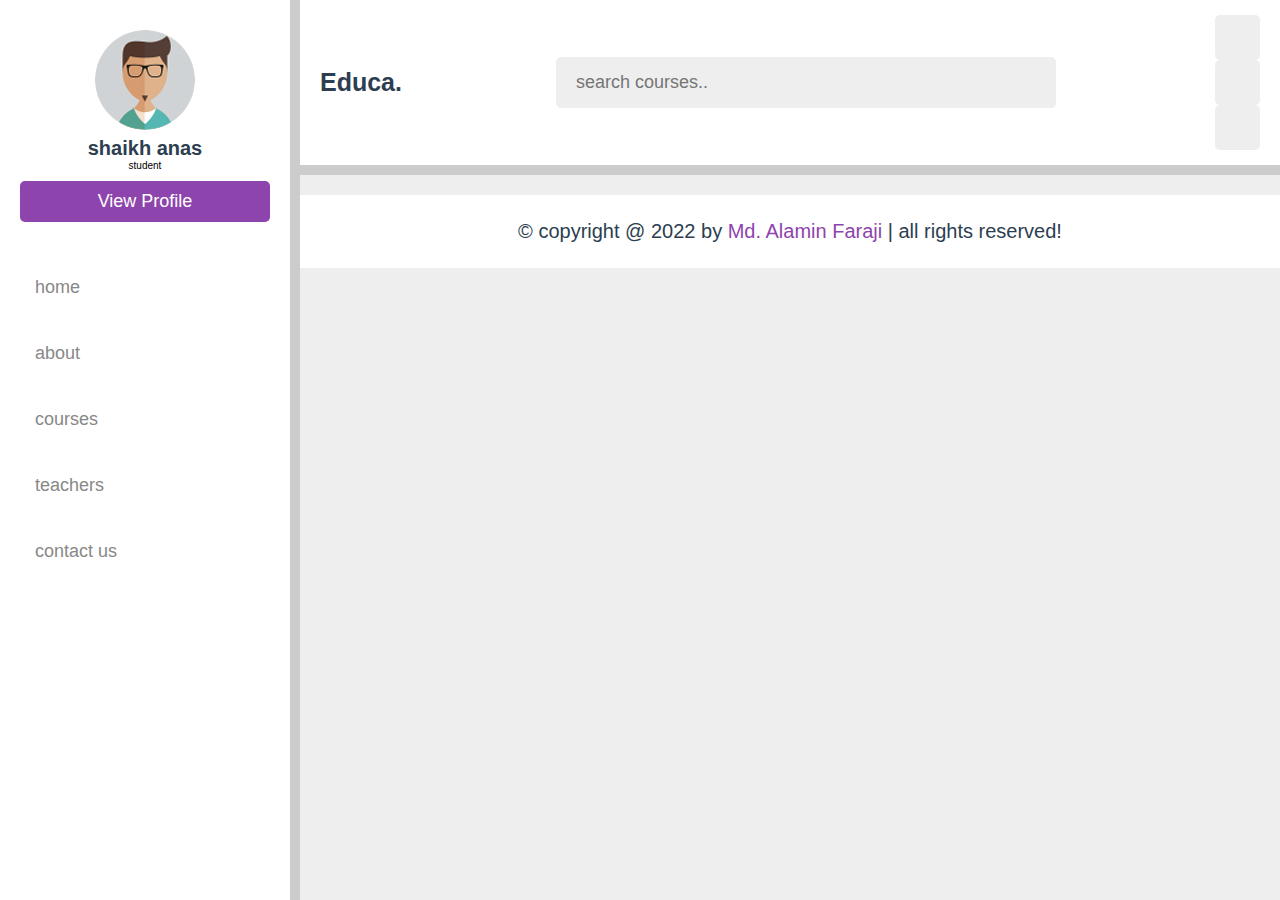
==== about.html @ 601d11d8 "quick" ====
<!DOCTYPE html>
<html lang="en">
  <head>
    <meta charset="UTF-8" />
    <meta http-equiv="X-UA-Compatible" content="IE=edge" />
    <meta name="viewport" content="width=device-width, initial-scale=1.0" />
    <title>about</title>
    <!-- font awesome cdn link -->
    <link
      rel="stylesheet"
      href="https://cdnjs.cloudflare.com/ajax/libs/font-awesome/6.2.1/css/all.min.css"
      integrity="sha512-MV7K8+y+gLIBoVD59lQIYicR65iaqukzvf/nwasF0nqhPay5w/9lJmVM2hMDcnK1OnMGCdVK+iQrJ7lzPJQd1w=="
      crossorigin="anonymous"
      referrerpolicy="no-referrer"
    />
    <!-- custom css file link -->
    <link rel="stylesheet" href="css/style.css" />
  </head>
  <body>
    <!-- header section start -->
    <header class="header">
      <section class="flex">
        <a href="index.html" class="logo"> Educa.</a>
        <form action="" method="post" class="search-form">
          <input
            type="text"
            name="search_box"
            placeholder="search courses.."
            maxlength="100"
            required
          />
          <button
            type="submit"
            class="fas fa-search"
            name="search_box"
          ></button>
        </form>
        <div class="icons">
          <div id="menu-btn" class="fas fa-bars"></div>
          <div id="search-btn" class="fas fa-search"></div>
          <div id="user-btn" class="fas fa-user"></div>
          <div id="toggle-btn" class="fas fa-sun"></div>
        </div>
        <div class="profile">
          <img src="images/pic-1.jpg" alt="" />
          <h3>Shaikh anas</h3>
          <span>Student</span>
          <a href="profile.html" class="btn">view profile</a>
          <div class="flex-btn">
            <a href="login.html" class="option-btn">login</a>
            <a href="register.html" class="option-btn">register</a>
          </div>
        </div>
      </section>
    </header>
    <!-- header section end -->
    <!-- sidebar start -->
    <div class="side-bar">
      <div class="close-side-bar">
        <i class="fas fa-times"></i>
      </div>

      <div class="profile">
        <img src="images/pic-1.jpg" class="image" alt="" />
        <h3 class="name">shaikh anas</h3>
        <p class="role">student</p>
        <a href="profile.html" class="btn">view profile</a>
      </div>

      <nav class="navbar">
        <a href="home.html"><i class="fas fa-home"></i><span>home</span></a>
        <a href="about.html"
          ><i class="fas fa-question"></i><span>about</span></a
        >
        <a href="courses.html"
          ><i class="fas fa-graduation-cap"></i><span>courses</span></a
        >
        <a href="teachers.html"
          ><i class="fas fa-chalkboard-user"></i><span>teachers</span></a
        >
        <a href="contact.html"
          ><i class="fas fa-headset"></i><span>contact us</span></a
        >
      </nav>
    </div>
    <!-- sidebar end -->
    <!-- footer section start -->
    <footer class="footer">
      &copy; copyright @ 2022 by <span>Md. Alamin Faraji</span> | all rights
      reserved!
    </footer>
    <!-- footer section end -->
    <!-- custom js file link   -->
    <script src="js/script.js"></script>
  </body>
</html>
---- css/style.css ----
@import url("https://fonts.googleapis.com/css2?family=Nunito+Sans:wght@200;300;400;600&display=swap");
:root {
  --main-color: #8e44ad;
  --red: #e74c3c;
  --orange: #f39c12;
  --white: #fff;
  --black: #2c3e50;
  --light-color: #888;
  --light-bg: #eee;
  --border: 1rem solid rgba(0, 0, 0, .2);
}

* {
  font-family: "Nunito", sans-serif;
  margin: 0;
  padding: 0;
  box-sizing: border-box;
  outline: none;
  border: none;
  text-decoration: none;
}
*::selection {
  background-color: var(--main-color);
  color: #fff;
}
*::-webkit-scrollbar {
  height: 0.5rem;
  width: 1rem;
}
*::-webkit-scrollbar-track {
  background-color: transparent;
}
*::-webkit-scrollbar-thumb {
  background-color: var(--main-color);
}
html {
  font-size: 62.5%;
  overflow-x: hidden;
}
body {
  background-color: var(--light-bg);
  padding-left: 30rem;
}
body.active{
    padding-left: 0;
}
section {
  padding: 2rem;
  max-width: 1200px;
  margin: 0 auto;
}
.btn,.option-btn,.delete-btn,.inline-btn,.inline-option-btn,.inline-delete-btn{
  border-radius: .5rem;
  padding: 1rem 3rem;
  font-size: 1.8rem;
  color:#fff;
  margin-top: 1rem;
  text-transform: capitalize;
  cursor: pointer;
  text-align: center;
}
.btn,.option-btn,.delete-btn{
    display: block;
    width:100%;

}
.inline-btn,.inline-option-btn,.inline-delete-btn{
    display: inline-block;
}
.btn,.inline-btn{
    background-color: var(--main-color);
}
.option-btn,.inline-option-btn{
    background-color: var(--orange);
}
.delete-btn,.inline-delete-btn{
    background-color: var(--red);
}
.btn:hover,.option-btn:hover,.delete-btn:hover,.inline-btn:hover,.inline-option-btn:hover,.inline-delete-btn:hover{
    background-color: var(--black);
    color: var(--white);
}
.flex-btn{
    display: flex;
    gap:1rem;
}
.header {
  background-color: var(--white);
  border-bottom: var(--border);
  position: sticky;
  top: 0;
  left: 0;
  right: 0;
  z-index: 1000;
}
.header .flex {
  padding: 1.5rem 2rem;
  position: relative;
  display: flex;
  align-items: center;
  justify-content: space-between;
}
.header .flex .logo {
  font-size: 2.5rem;
  color: var(--black);
  font-weight: bolder;
}
.header .flex .search-form {
  width: 50rem;
  border-radius: 0.5rem;
  display: flex;
  align-items: center;
  gap: 1.5rem;
  padding: 1.5rem 2rem;
  background-color: var(--light-bg);
}
.header .flex .search-form input {
  width: 100%;
  background: none;
  font-size: 1.8rem;
  color: var(--black);
}
.header .flex .search-form button {
  font-size: 2rem;
  color: var(--black);
  cursor: none;
  background: none;
}
.header .flex .search-form button:hover {
  color: var(--main-color);
}
.header .flex .icons div {
  font-size: 2rem;
  color: var(--black);
  border-radius: 0.5rem;
  height: 4.5rem;
  cursor: pointer;
  width: 4.5rem;
  line-height: 4.4rem;
  background-color: var(--light-bg);
  text-align: center;
  margin-left: 0.5rem;
}
.header .flex .icons div:hover {
  background-color: var(--black);
  color: var(--white);
}
#search-btn{
    display: none;
}
.header .flex .profile{
    position: absolute;
    top:120%;
    right: 2rem;
    background-color: var(--white);
    border-radius: .5rem;
    padding: 2rem;
    text-align: center;
    width: 30rem;
    transform: scale(0);
    transform-origin: top right;
    transition: .2s linear;
}
.header .flex .profile.active{
    transform: scale(1);
}
.header .flex .profile img{
    height: 10rem;
    width: 10rem;
    border-radius: 50%;
    object-fit: cover;
    margin-bottom: .5rem;
}
.header .flex .profile h3{
    font-size: 2rem;
    color: var(--black);

}
.header .flex .profile span{
    color: var(--light-color);
    font-size: 1.5rem;
}
.side-bar{
    position: fixed;
    top: 0;
    left: 0;
    height: 100vh;
    width: 30rem;
    background-color: var(--white);
    border-right: var(--border);
    z-index: 1200;
}
.side-bar .close-side-bar{
    text-align: right;
    padding:2rem;
    padding-bottom: 0;
    display: none;

}
.side-bar .close-side-bar i{
    height: 4.5rem;
    width: 4.5rem;
    line-height: 4.4rem;
    font-size: 2rem;
    color:#fff;
    cursor: pointer;
    background-color: var(--red);
    text-align: center;
    border-radius: .5rem;
}
.side-bar .close-side-bar i:hover{
    background-color: var(--black);
}
.side-bar .profile{
    padding: 3rem 2rem;
    text-align: center;
}
.side-bar .profile img{
     height: 10rem;
    width: 10rem;
    border-radius: 50%;
    object-fit: cover;
    margin-bottom: .5rem;
}
.side-bar .profile h3{
    font-size: 2rem;
    color: var(--black);
}
.side-bar .profile span{
    color: var(--light-color);
    font-size: 1.6rem;
}
.side-bar .navbar a{
    display: block;
    padding: 2rem;
    margin: .5rem 0;
    font-size: 1.8rem;

}
.side-bar .navbar a i{
   color: var(--main-color); 
   margin-right: 1.5rem;
   transition: .2s linear;
}
.side-bar .navbar a span{
    color: var(--light-color);

}
.side-bar .navbar a:hover{
    background-color: var(--light-bg);

}
.side-bar .navbar a:hover i{
    margin-right: 2.5rem;
}


.side-bar.active{
    left: -31rem;
}
.footer{
    position: sticky;
    bottom: 0; right: 0;left: 0;
    background-color: var(--white);
    padding: 2.5rem 2rem;
    text-align: center;
    color: var(--black);
    font-size: 2rem;
    margin-top: 2rem;
    z-index: 1000;
}
.footer span{
    color: var(--main-color);
}

















@media(max-width:1200px){
    body{
        padding-left: 0;
    }
    .side-bar{
        transition: .2s linear;
        left: -30rem;
    }
    .side-bar.active{
        left: 0;
        box-shadow: 0 0 0 100vw rgba(0, 0, 0, .7);
    }
    .side-bar .close-side-bar{
        display:block;
    }
}


@media (max-width:991px){
    html{
        font-size: 55%;
    }
}

@media (max-width:768px){
    #search-btn{
        display: inline-block;
    }
    .header .flex .search-form{
        position: absolute;
        top: 99%;
        left: .5rem;
        right: .5rem;
        width: auto;
        border-top: var(--border);
        border-bottom: var(--border);
        background-color: var(--white);
        border-radius: 10px;
        clip-path: polygon(0 0, 100% 0,100% 0,0 0);
        transition: .2s linear;
    }
    .header .flex .search-form.active{
        clip-path: polygon(0 0,100% 0,100% 100%, 0 100%);
    }
}

@media (max-width:450px){
    html{
        font-size: 50%;
    }
}
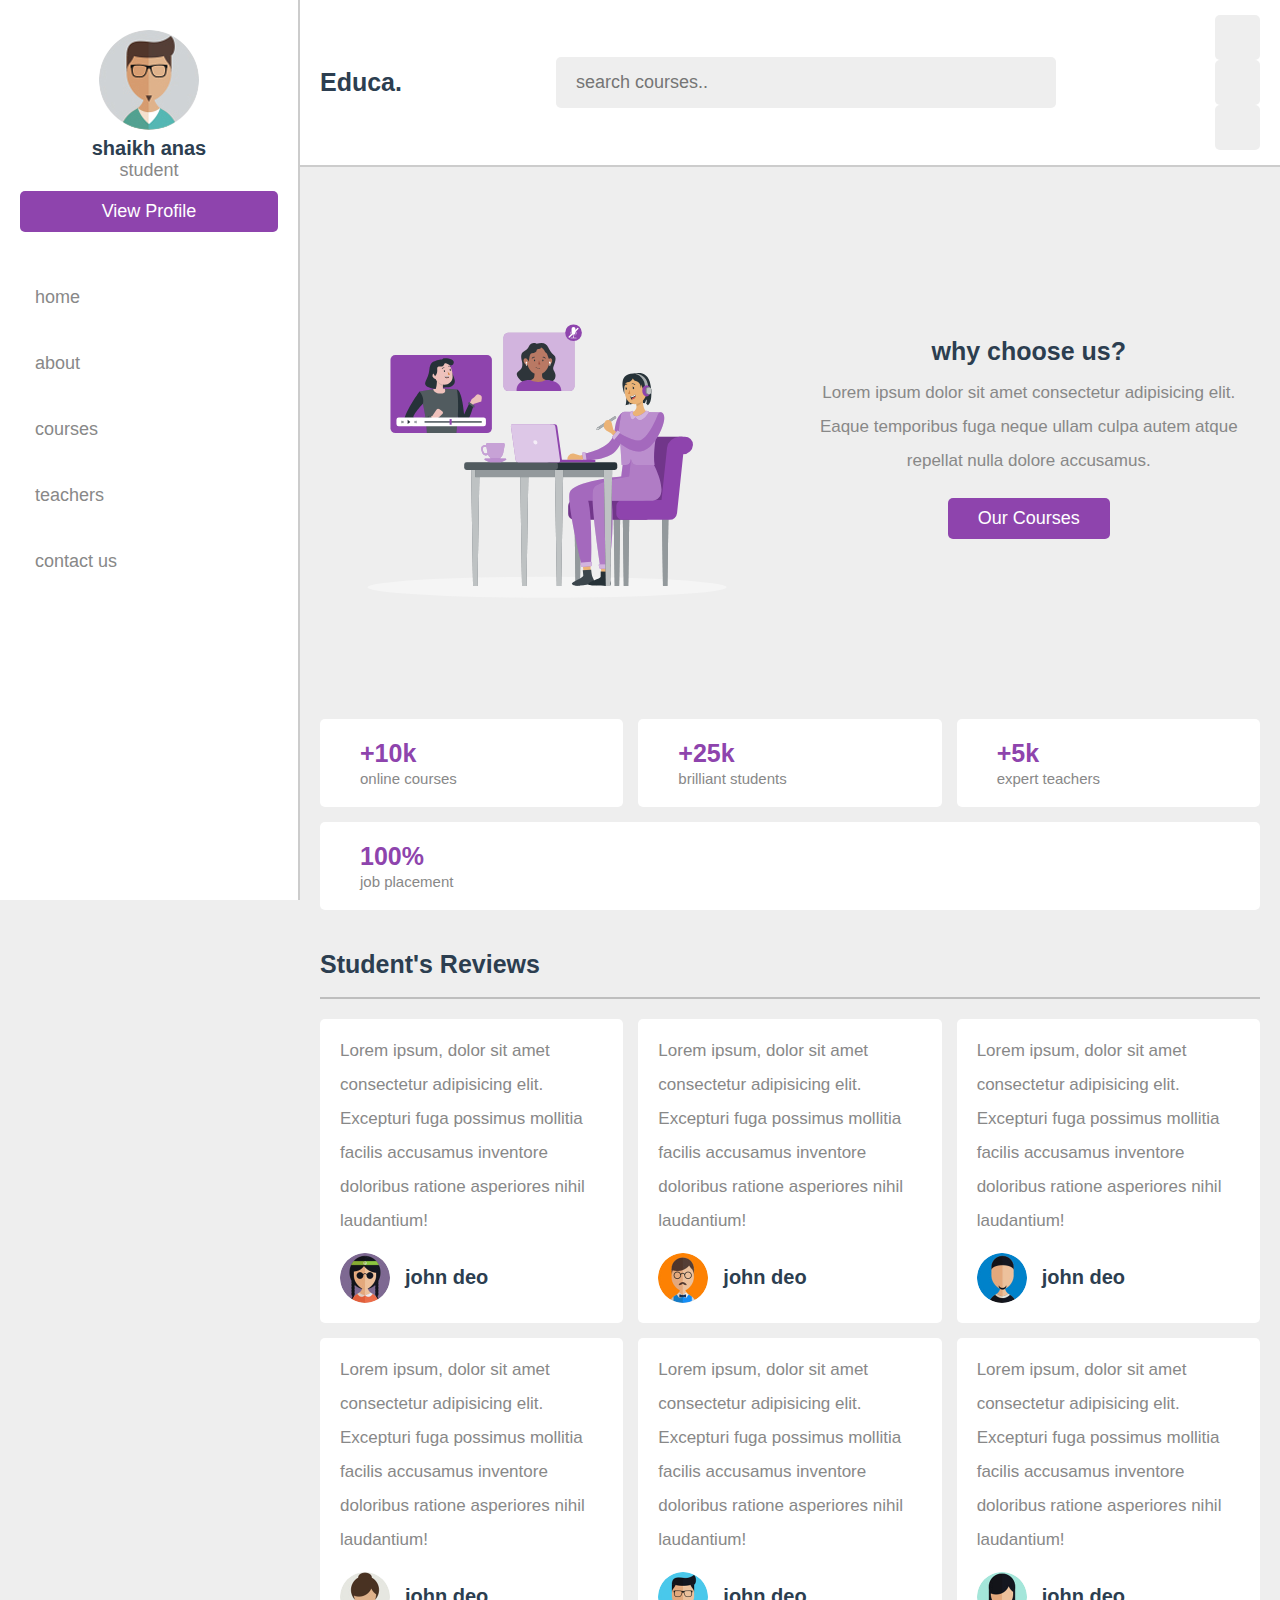
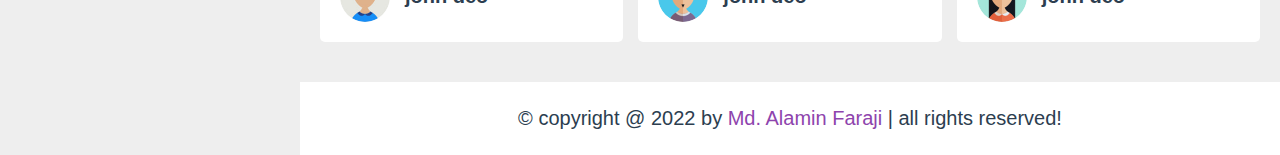
==== commit 8820154e: "about" ====
--- a/about.html
+++ b/about.html
@@ -68,7 +68,7 @@
       </div>
 
       <nav class="navbar">
-        <a href="home.html"><i class="fas fa-home"></i><span>home</span></a>
+        <a href="index.html"><i class="fas fa-home"></i><span>home</span></a>
         <a href="about.html"
           ><i class="fas fa-question"></i><span>about</span></a
         >
@@ -84,6 +84,178 @@
       </nav>
     </div>
     <!-- sidebar end -->
+    <!-- about section start -->
+    <section class="about">
+      <div class="row">
+        <div class="image">
+          <img src="images/about-img.svg" alt="" />
+        </div>
+        <div class="content">
+          <h3>why choose us?</h3>
+          <p>
+            Lorem ipsum dolor sit amet consectetur adipisicing elit. Eaque
+            temporibus fuga neque ullam culpa autem atque repellat nulla dolore
+            accusamus.
+          </p>
+          <a href="courses.html" class="inline-btn">our courses</a>
+        </div>
+      </div>
+      <div class="box-container">
+        <div class="box">
+          <i class="fas fa-graduation-cap"> </i>
+          <div>
+            <h3>+10k</h3>
+            <span>online courses</span>
+          </div>
+        </div>
+
+        <div class="box">
+          <i class="fas fa-user-graduate"> </i>
+          <div>
+            <h3>+25k</h3>
+            <span>brilliant students</span>
+          </div>
+        </div>
+
+        <div class="box">
+          <i class="fas fa-chalkboard-user"> </i>
+          <div>
+            <h3>+5k</h3>
+            <span>expert teachers</span>
+          </div>
+        </div>
+
+        <div class="box">
+          <i class="fas fa-briefcase"> </i>
+          <div>
+            <h3>100%</h3>
+            <span>job placement</span>
+          </div>
+        </div>
+      </div>
+    </section>
+
+    <!-- about section end -->
+    <!-- review section starts -->
+    <section class="reviews">
+      <h1 class="heading">student's reviews</h1>
+      <div class="box-container">
+        <div class="box">
+          <p>Lorem ipsum, dolor sit amet consectetur adipisicing elit. Excepturi fuga possimus mollitia facilis accusamus inventore doloribus ratione asperiores nihil laudantium!</p>
+          <div class="user">
+            <img src="images/pic-2.jpg" alt="">
+
+          
+          <div>
+            <h3>john deo</h3>
+            <div class="stars">
+              <i class="fas fa-star"></i>
+              <i class="fas fa-star"></i>
+              <i class="fas fa-star"></i>
+              <i class="fas fa-star"></i>
+              <i class="fas fa-star-half-alt"></i>
+            </div>
+          </div>
+          </div>
+        </div>
+
+        <div class="box">
+          <p>Lorem ipsum, dolor sit amet consectetur adipisicing elit. Excepturi fuga possimus mollitia facilis accusamus inventore doloribus ratione asperiores nihil laudantium!</p>
+          <div class="user">
+            <img src="images/pic-3.jpg" alt="">
+
+          
+          <div>
+            <h3>john deo</h3>
+            <div class="stars">
+              <i class="fas fa-star"></i>
+              <i class="fas fa-star"></i>
+              <i class="fas fa-star"></i>
+              <i class="fas fa-star"></i>
+              <i class="fas fa-star-half-alt"></i>
+            </div>
+          </div>
+          </div>
+        </div>
+        <div class="box">
+          <p>Lorem ipsum, dolor sit amet consectetur adipisicing elit. Excepturi fuga possimus mollitia facilis accusamus inventore doloribus ratione asperiores nihil laudantium!</p>
+          <div class="user">
+            <img src="images/pic-4.jpg" alt="">
+
+          
+          <div>
+            <h3>john deo</h3>
+            <div class="stars">
+              <i class="fas fa-star"></i>
+              <i class="fas fa-star"></i>
+              <i class="fas fa-star"></i>
+              <i class="fas fa-star"></i>
+              <i class="fas fa-star-half-alt"></i>
+            </div>
+          </div>
+          </div>
+        </div>
+        <div class="box">
+          <p>Lorem ipsum, dolor sit amet consectetur adipisicing elit. Excepturi fuga possimus mollitia facilis accusamus inventore doloribus ratione asperiores nihil laudantium!</p>
+          <div class="user">
+            <img src="images/pic-5.jpg" alt="">
+
+          
+          <div>
+            <h3>john deo</h3>
+            <div class="stars">
+              <i class="fas fa-star"></i>
+              <i class="fas fa-star"></i>
+              <i class="fas fa-star"></i>
+              <i class="fas fa-star"></i>
+              <i class="fas fa-star-half-alt"></i>
+            </div>
+          </div>
+          </div>
+        </div>
+        <div class="box">
+          <p>Lorem ipsum, dolor sit amet consectetur adipisicing elit. Excepturi fuga possimus mollitia facilis accusamus inventore doloribus ratione asperiores nihil laudantium!</p>
+          <div class="user">
+            <img src="images/pic-6.jpg" alt="">
+
+        
+          <div>
+            <h3>john deo</h3>
+            <div class="stars">
+              <i class="fas fa-star"></i>
+              <i class="fas fa-star"></i>
+              <i class="fas fa-star"></i>
+              <i class="fas fa-star"></i>
+              <i class="fas fa-star-half-alt"></i>
+            </div>
+            </div>
+          </div>
+        </div>
+        <div class="box">
+          <p>Lorem ipsum, dolor sit amet consectetur adipisicing elit. Excepturi fuga possimus mollitia facilis accusamus inventore doloribus ratione asperiores nihil laudantium!
+
+          </p>
+          <div class="user">
+            <img src="images/pic-7.jpg" alt="">
+
+          
+          <div>
+            <h3>john deo</h3>
+            <div class="stars">
+              <i class="fas fa-star"></i>
+              <i class="fas fa-star"></i>
+              <i class="fas fa-star"></i>
+              <i class="fas fa-star"></i>
+              <i class="fas fa-star-half-alt"></i>
+            </div>
+          </div>
+          </div>
+        </div>
+      </div>
+    </section>
+
+    <!-- reviews section ends -->
+
     <!-- footer section start -->
     <footer class="footer">
       &copy; copyright @ 2022 by <span>Md. Alamin Faraji</span> | all rights
--- a/css/style.css
+++ b/css/style.css
@@ -7,7 +7,7 @@
   --black: #2c3e50;
   --light-color: #888;
   --light-bg: #eee;
-  --border: 1rem solid rgba(0, 0, 0, .2);
+  --border: .2rem solid rgba(0, 0, 0, .2);
 }
 
 * {
@@ -41,6 +41,14 @@
   background-color: var(--light-bg);
   padding-left: 30rem;
 }
+body.dark{
+      --white: #222;
+  --black: #fff;
+  --light-color: #aaa;
+  --light-bg: #333;
+  --border: .2rem solid rgba(255, 255, 255, .2);
+}
+
 body.active{
     padding-left: 0;
 }
@@ -83,6 +91,14 @@
 .flex-btn{
     display: flex;
     gap:1rem;
+}
+.heading{
+    padding-bottom: 1.8rem;
+    border-bottom: var(--border);
+    font-size: 2.5rem;
+    color: var(--black);
+    text-transform: capitalize;
+    margin-bottom: 2rem;
 }
 .header {
   background-color: var(--white);
@@ -226,9 +242,9 @@
     font-size: 2rem;
     color: var(--black);
 }
-.side-bar .profile span{
+.side-bar .profile p{
     color: var(--light-color);
-    font-size: 1.6rem;
+    font-size: 1.8rem;
 }
 .side-bar .navbar a{
     display: block;
@@ -258,8 +274,221 @@
 .side-bar.active{
     left: -31rem;
 }
+.quick-select .box-container{
+    display: grid;
+    grid-template-columns: repeat(auto-fit, minmax(27.5rem, 1fr));
+    gap:1.5rem;
+    align-items:flex-start;
+    justify-content: center;
+
+}
+.quick-select .box-container .box{
+    background-color: var(--white);
+    padding: 2rem;
+    border-radius: .5rem;
+}
+.quick-select .box-container .box .title{
+    font-size: 2rem;
+    color: var(--black);
+
+}
+.quick-select .box-container .box p{
+    line-height: 1.5rem;
+    padding-top: 1rem;
+    color:var(--light-color);
+    font-size: 1.7rem;
+}
+.quick-select .box-container .box p span{
+    color: var(--main-color);
+}
+.quick-select .box-container .tutor{
+    text-align: center;
+}
+.quick-select .box-container .tutor p{
+    padding-bottom: 1rem;
+}
+
+.quick-select .box-container .box .flex{
+    display: flex;
+    flex-wrap: wrap;
+    gap:1rem;
+    padding-top:2rem;
+}
+.quick-select .box-container .box .flex a{
+    padding: 1rem 1.5rem;
+    border-radius: .5rem;
+    font-size: 1.6rem;
+    
+    background-color: var(--light-bg);
+}
+.quick-select .box-container .box .flex a i{
+  margin-right: 1rem;
+  color: var(--black);
+}
+.quick-select .box-container .box .flex a span{
+color:var(--light-color);
+}
+.quick-select .box-container .box .flex a:hover{
+    background-color: var(--black);
+}
+.quick-select .box-container .box .flex a:hover i{
+    color:var(--white);
+}
+.quick-select .box-container .box .flex a:hover span{
+    color:var(--white);
+}
+
+.courses .box-container{
+     display: grid;
+    grid-template-columns: repeat(auto-fit, minmax(30rem, 1fr));
+    gap:1.5rem;
+    align-items:flex-start;
+    justify-content: center;
+}
+.courses .box-container .box{
+     background-color: var(--white);
+    padding: 2rem;
+    border-radius: .5rem;
+}
+.courses .box-container .box .tutor{
+    margin-bottom:2rem;
+    display: flex;
+    align-items: center;
+    gap:2rem;
+}
+.courses .box-container .box .tutor img{
+    width: 5rem;
+    height: 5rem;
+    border-radius: 50%;
+    object-fit: cover;
+}
+.courses .box-container .box .tutor h3{
+    font-size: 2rem;
+    color: var(--black);
+    margin-bottom: .2rem;
+}
+
+.courses .box-container .box .tutor span{
+    font-size: 1.5rem;
+    color:var(--light-color)
+}
+.courses .box-container .box .title{
+    font-size: 2rem;
+    color: var(--black);
+    margin-top: .5rem;
+    padding: .5rem 0;
+}
+.courses .box-container .box .thumb{
+    width: 100%;
+    height: 20rem;
+    border-radius: .5rem;
+    object-fit: cover;
+}
+.courses .more-btn{
+    margin-top:2rem;
+    text-align: center;
+}
+
+
+.about .row{
+    display: flex;
+    align-items: center;
+    gap:1.5rem;
+    flex-wrap: wrap;
+}
+.about .row .image{
+    flex: 1 1 40rem;
+}
+.about .row .image img{
+    width: 100%;
+    height: 50rem;
+}
+.about .row .content{
+    flex: 1 1 40rem;
+  text-align: center;
+}
+.about .row .content h3{
+    font-size: 2.5rem;
+    color: var(--black);
+    
+
+}
+.about .row .content p{
+    line-height: 2;
+    font-size: 1.7rem;
+    color: var(--light-color);
+    padding: 1rem 0;
+}
+.about .box-container{
+    display: flex;
+    margin-top: 3rem;
+    gap: 1.5rem;
+    flex-wrap: wrap;
+}
+.about .box-container .box{
+    flex: 1 1 25rem;
+    background-color: var(--white);
+    padding: 2rem;
+    display: flex;
+    border-radius: .5rem;
+    align-items: center;
+    gap: 2rem;
+}
+.about .box-container .box i{
+    font-size: 3rem;
+    color:var(--black);
+}
+.about .box-container .box h3{
+    color:var(--main-color);
+    font-size: 2.5rem;
+    margin-bottom: .2rem;
+}
+.about .box-container .box span{
+   font-size: 1.5rem;
+   color: var(--light-color);
+}
+.reviews .box-container{
+    display: grid;
+    grid-template-columns: repeat(auto-fit, minmax(30rem, 1fr));
+    gap:1.5rem;
+    align-items:flex-start;
+    justify-content: center;
+}
+.reviews .box-container .box{
+    border-radius: .5rem;
+    padding: 2rem;
+    background-color: var(--white);
+    padding-top: 1.5rem;
+}
+.reviews .box-container .box p{
+    line-height: 2;
+    font-size: 1.7rem;
+    color: var(--light-color);
+}
+.reviews .box-container .box .user{
+    display: flex;
+    align-items: center;
+    gap:1.5rem;
+    margin-top: 1.5rem;
+}
+.reviews .box-container .box .user img{
+    height: 5rem;
+    width: 5rem;
+    border-radius: 50%;
+    object-fit: cover;
+}
+.reviews .box-container .box .user h3{
+    font-size: 2rem;
+    color: var(--black);
+    margin-bottom: .2rem;
+
+}
+.reviews .box-container .box .user .stars i{
+  color: var(--main-color);
+  font-size: 1.5rem;
+}
 .footer{
-    position: sticky;
+    
     bottom: 0; right: 0;left: 0;
     background-color: var(--white);
     padding: 2.5rem 2rem;
@@ -339,4 +568,15 @@
     html{
         font-size: 50%;
     }
+    .heading{
+        font-size: 2.5rem;
+    }
+    .flex-btn{
+        flex-flow: column;
+        gap:0
+    }
+    .about .row .image img{
+   
+    height: auto;
+}
 }